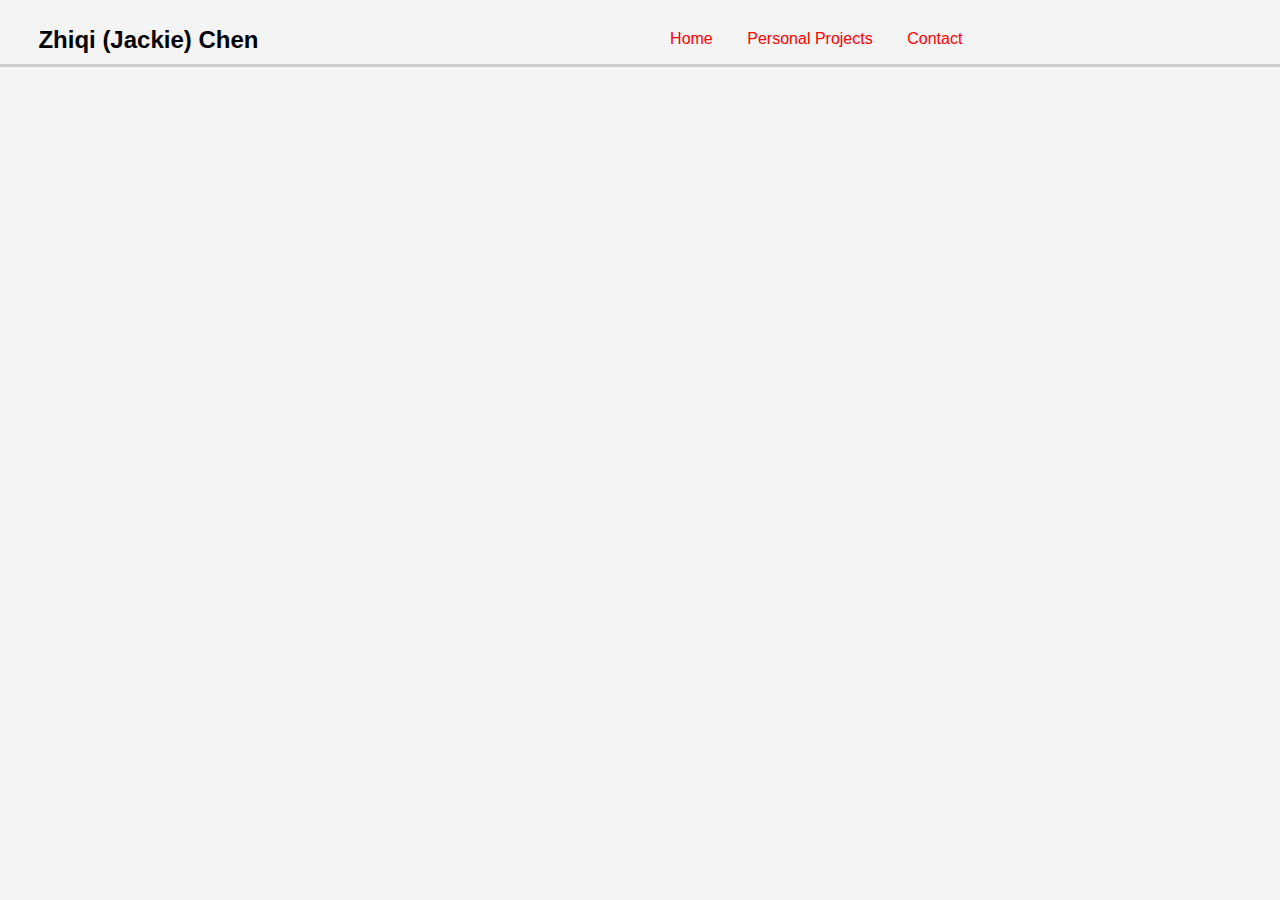
==== index.html @ 2f76d7da "header and its css modified" ====
<!DOCTYPE html>
<html lang="en" dir="ltr">
  <head>
    <meta charset="utf-8">
    <title>Home</title>
    <link rel="stylesheet" type="text/css" href="css/style.css">
  </head>

<header>

  <div class="nav">
    <p>Zhiqi (Jackie) Chen</p>
  </div>
  <div class="nav">
    <a href="index.html">Home</a>
    <a href="#">Personal Projects</a>
    <a href="#">Contact</a>
  </div>

</header>


  <body>

  </body>
 </html>
---- css/style.css ----
body{
	background-color:#f4f4f4;
	color:#555555;

	font-family: Arial, Helvetica, sans-serif;
	font-size:16px;
	font-weight:normal;
	/* Same as above */
	font: normal 16px Arial, Helvetica, sans-serif;

	line-height:1.6em;
	margin:0;
}

header{
    border-bottom: 3px  #ccc solid;
    padding: 2% 3% 3% 3% ;
}

.nav{
  float: left;
  margin: 0;
  width: 50%;
}
.nav p{
  font: normal 24px Arial, Helvetica, sans-serif;
  color: black;
  margin: 0;
  font-weight: bold;

}

a{
  padding-left: 5%;
  margin: 0;
	text-decoration: none;
	color:red;
}

a:hover{
	color:red;
}

a:visited{
	color:#000;
}
.container{
	width:80%;
	margin:auto;
}
.button{
	background-color:#333;
	color:#fff;
	padding:10px 15px;
	border:none;
}

.button:hover{
	background:red;
	color:#fff;
}
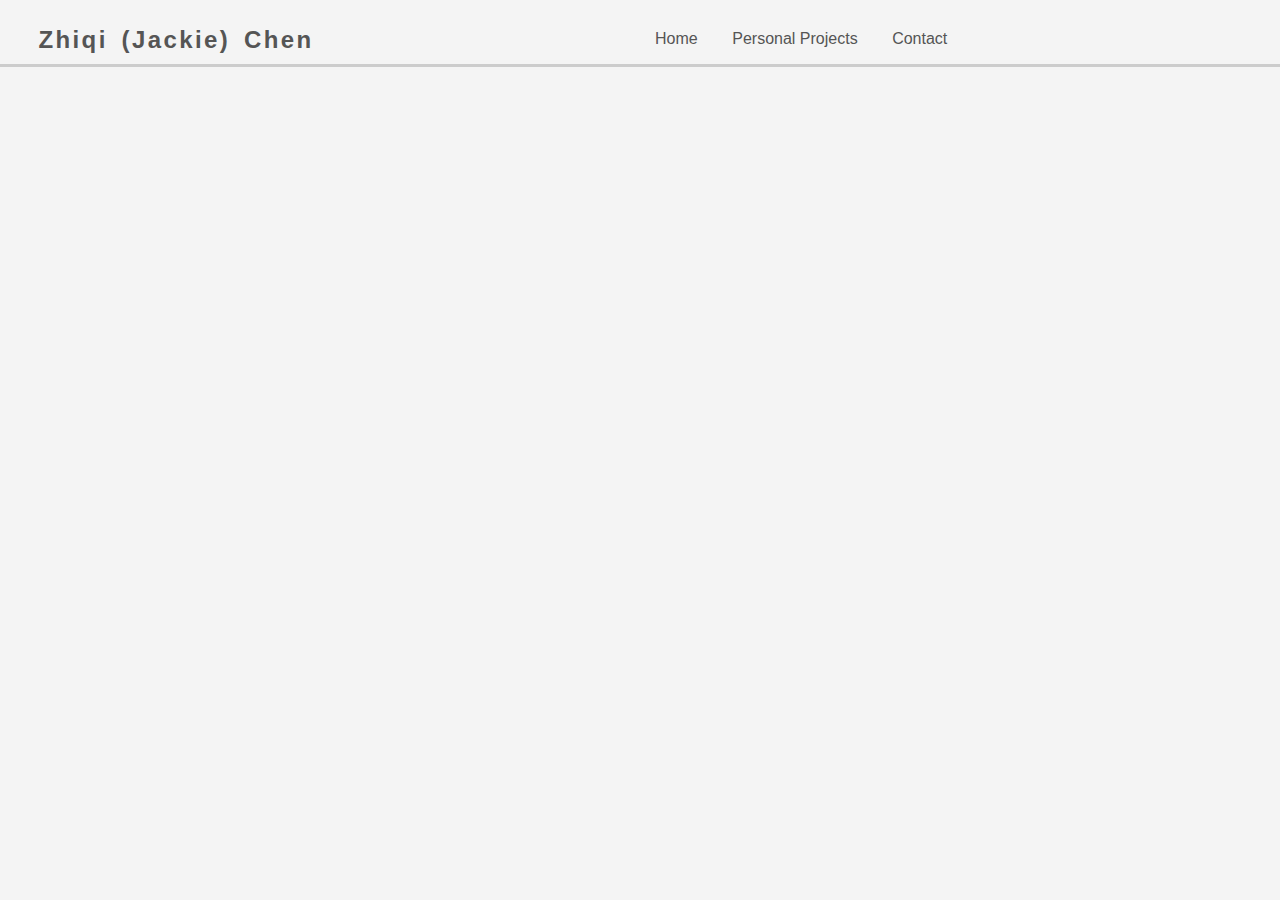
==== commit dbb846de: "more content in home and created about me and my projects page" ====
--- a/index.html
+++ b/index.html
@@ -22,6 +22,14 @@
 
 
   <body>
+    <div class="container">
+      
 
+
+
+
+
+
+    </div>
   </body>
  </html>
--- a/css/style.css
+++ b/css/style.css
@@ -19,29 +19,33 @@
 
 .nav{
   float: left;
-  margin: 0;
+  margin:auto;
+  padding: 0;
   width: 50%;
 }
 .nav p{
   font: normal 24px Arial, Helvetica, sans-serif;
-  color: black;
+  color: #555555;
   margin: 0;
+  letter-spacing: 0.1em;
+  word-spacing: 0.2em;
   font-weight: bold;
 
 }
 
-a{
-  padding-left: 5%;
-  margin: 0;
+.nav a:link{
+  margin: 0 2.5%;
 	text-decoration: none;
-	color:red;
+	color: #555555;
+
 }
 
-a:hover{
-	color:red;
+.nav a:hover{
+	font-weight: bold;
+  border-top: 1px black solid;
 }
 
-a:visited{
+.nav a:visited{
 	color:#000;
 }
 .container{
@@ -59,3 +63,12 @@
 	background:red;
 	color:#fff;
 }
+#image{
+  width:250px;
+	height:250px;
+  margin: 20px auto;
+  border: 3px solid black;
+  border-radius: 10px;
+  background-image: url('me.jpg');
+  background-position: center;
+}
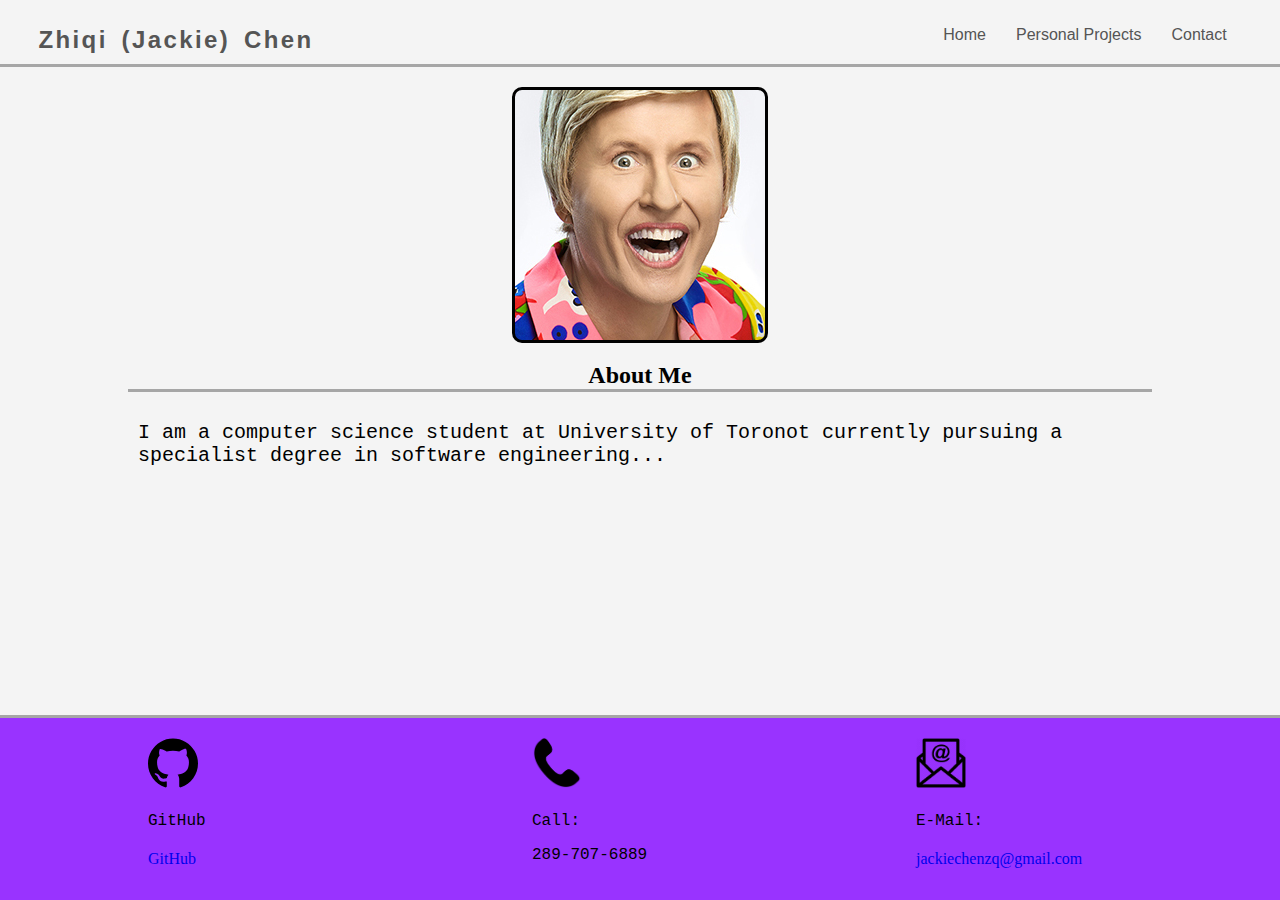
==== commit 6d3dee40: "added about me and footer to every document" ====
--- a/index.html
+++ b/index.html
@@ -13,9 +13,9 @@
     <p>Zhiqi (Jackie) Chen</p>
   </div>
   <div class="nav">
+    <a href="contact.html">Contact</a>
+    <a href="projects.html">Personal Projects</a>
     <a href="index.html">Home</a>
-    <a href="#">Personal Projects</a>
-    <a href="#">Contact</a>
   </div>
 
 </header>
@@ -23,7 +23,14 @@
 
   <body>
     <div class="container">
-      
+      <div id="image">
+
+      </div>
+      <div class="aboutMe">
+        <h2>About Me</h2>
+        <p class="text">I am a computer science student at University of Toronot currently pursuing a
+        specialist degree in software engineering...</p>
+      </div>
 
 
 
@@ -32,4 +39,25 @@
 
     </div>
   </body>
+
+
+  <footer>
+    <div class="footerLinks">
+        <img src="css/email.png" alt="Email image">
+        <p>E-Mail:</p>
+        <a href="mailto:jackiechenzq@gmail.com">jackiechenzq@gmail.com</a>
+      </div>
+      <div class="footerLinks">
+        <img src="css/phone.png" alt="Phone image">
+        <p>Call:</p>
+        <p>289-707-6889</p>
+      </div>
+      <div class="footerLinks">
+        <img src="css/github.svg" alt="github image">
+        <p>GitHub</p>
+        <a href="https://github.com/ZhiqiChen">GitHub</a>
+      </div>
+      <br clear="all" />
+  </footer>
+
  </html>
--- a/css/style.css
+++ b/css/style.css
@@ -1,19 +1,12 @@
 body{
 	background-color:#f4f4f4;
-	color:#555555;
-
-	font-family: Arial, Helvetica, sans-serif;
-	font-size:16px;
-	font-weight:normal;
-	/* Same as above */
-	font: normal 16px Arial, Helvetica, sans-serif;
 
 	line-height:1.6em;
 	margin:0;
 }
 
 header{
-    border-bottom: 3px  #ccc solid;
+    border-bottom: 3px  #a6a6a6 solid;
     padding: 2% 3% 3% 3% ;
 }
 
@@ -34,6 +27,8 @@
 }
 
 .nav a:link{
+  font: normal 16px Arial, Helvetica, sans-serif;
+  float: right;
   margin: 0 2.5%;
 	text-decoration: none;
 	color: #555555;
@@ -52,12 +47,7 @@
 	width:80%;
 	margin:auto;
 }
-.button{
-	background-color:#333;
-	color:#fff;
-	padding:10px 15px;
-	border:none;
-}
+
 
 .button:hover{
 	background:red;
@@ -72,3 +62,71 @@
   background-image: url('me.jpg');
   background-position: center;
 }
+
+.links a{
+  float: left;
+  margin: 20px auto;
+  width: 40%;
+  background-color:#333;
+	color:#fff;
+	padding:10px 15px;
+	border:none;
+  text-decoration: none;
+
+}
+
+
+aboutMe{
+  margin: 20px 0;
+}
+
+h2{
+   font: courier, sans-serif;
+  text-align: center;
+  border-bottom: 3px #a6a6a6 solid;
+
+}
+.text{
+  padding: 10px;
+  margin:auto;
+  font: 20px courier, sans-serif;
+
+}
+
+
+
+
+
+
+
+footer{
+  padding: 20px;
+  border-top: solid 3px #a6a6a6;
+  background-color: #9933ff;
+  position: relative;
+  position: fixed;
+  left: 0;
+  bottom: 0;
+  width: 100%;
+}
+
+.footerLinks{
+  float: right;
+  width: 30%;
+  margin:0;
+
+}
+
+.footerLinks a{
+  text-decoration: none;
+}
+
+.footerLinks p{
+  font: 16px courier, sans-serif;
+
+}
+.footerLinks img{
+  width: 50px;
+  height: 50px;
+
+}
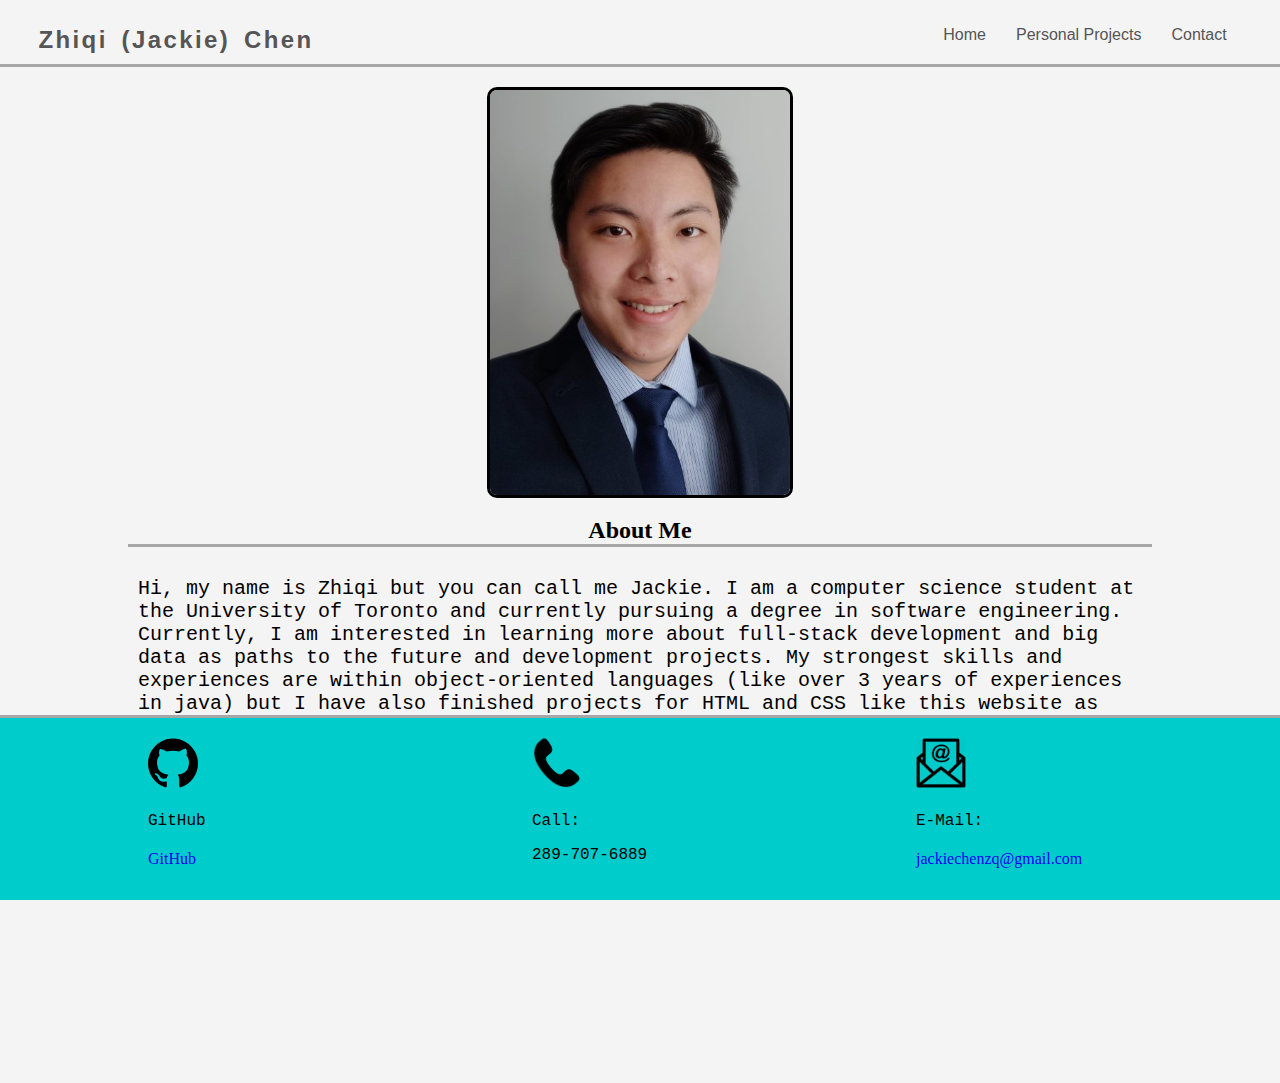
==== commit 1560d12c: "Uploaded correct image, css and added text to index" ====
--- a/index.html
+++ b/index.html
@@ -23,19 +23,21 @@
 
   <body>
     <div class="container">
-      <div id="image">
-
+      <div >
+        <img src="css/me.jpg" alt="Error no image" id="image">
       </div>
       <div class="aboutMe">
         <h2>About Me</h2>
-        <p class="text">I am a computer science student at University of Toronot currently pursuing a
-        specialist degree in software engineering...</p>
+        <p class="text">
+        Hi, my name is Zhiqi but you can call me Jackie. I am a computer science student at the University of Toronto and currently pursuing a degree in software engineering.
+        Currently, I am interested in learning more about full-stack development and big data as paths to the future and development projects.
+         My strongest skills and experiences are within object-oriented languages (like over 3 years of experiences in java) but I have also finished projects for HTML and CSS like this website as well as backend languages like PHP and SQL in UTSC Daily Planner.
+        </p>
+        <p class="text"> Being a problem solver is within my nature, whether that is designing a robot for a competition, build and design woodworking projects or solving a coding problem I love a good challenge.
+          I love to learn and grow my skills further by challenging problems head-on. I hope that with my past experiences and skills that I can bring to the table that I will bring value to your development team.
+          </p>
+
       </div>
-
-
-
-
-
 
     </div>
   </body>
--- a/css/style.css
+++ b/css/style.css
@@ -53,14 +53,16 @@
 	background:red;
 	color:#fff;
 }
+
 #image{
-  width:250px;
-	height:250px;
-  margin: 20px auto;
-  border: 3px solid black;
-  border-radius: 10px;
-  background-image: url('me.jpg');
-  background-position: center;
+	object-fit: contain;
+	display: block;
+  width: 300px;
+	height:auto;
+	/* margin: 20px auto; */
+	border-radius: 10px;
+	border: 3px solid black;
+	margin: 20px auto;
 }
 
 .links a{
@@ -93,6 +95,9 @@
 
 }
 
+body{
+	margin-bottom: 200px;
+}
 
 
 
@@ -100,9 +105,10 @@
 
 
 footer{
+
   padding: 20px;
   border-top: solid 3px #a6a6a6;
-  background-color: #9933ff;
+  background-color: #00cccc;
   position: relative;
   position: fixed;
   left: 0;
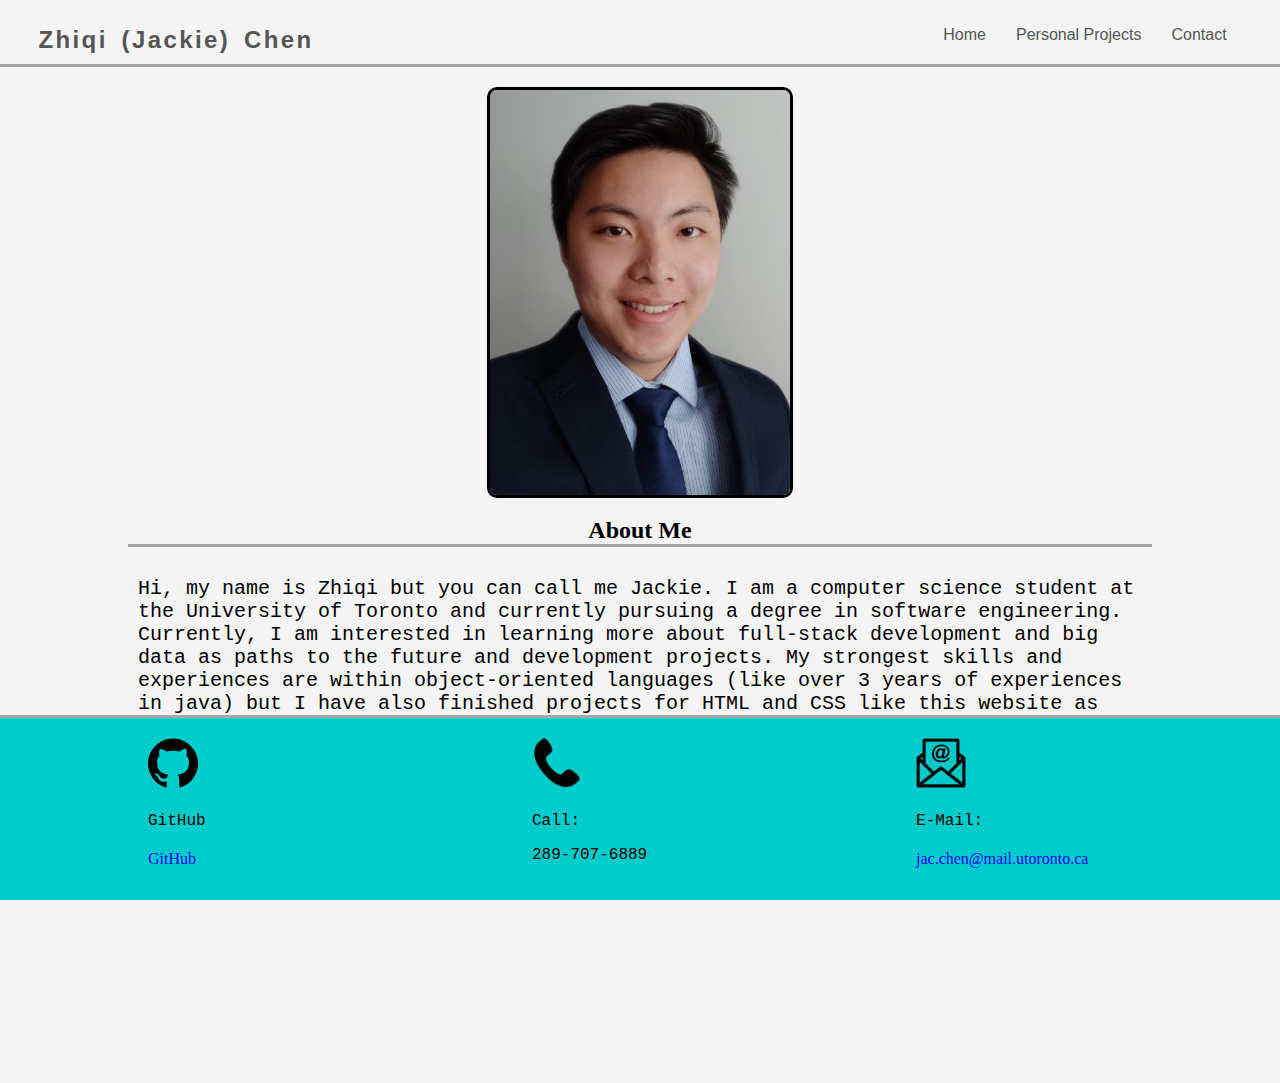
==== commit 80b883f9: "edited email to school email" ====
--- a/index.html
+++ b/index.html
@@ -47,7 +47,7 @@
     <div class="footerLinks">
         <img src="css/email.png" alt="Email image">
         <p>E-Mail:</p>
-        <a href="mailto:jackiechenzq@gmail.com">jackiechenzq@gmail.com</a>
+        <a href="mailto:jac.chen@mail.utoronto.ca">jac.chen@mail.utoronto.ca</a>
       </div>
       <div class="footerLinks">
         <img src="css/phone.png" alt="Phone image">
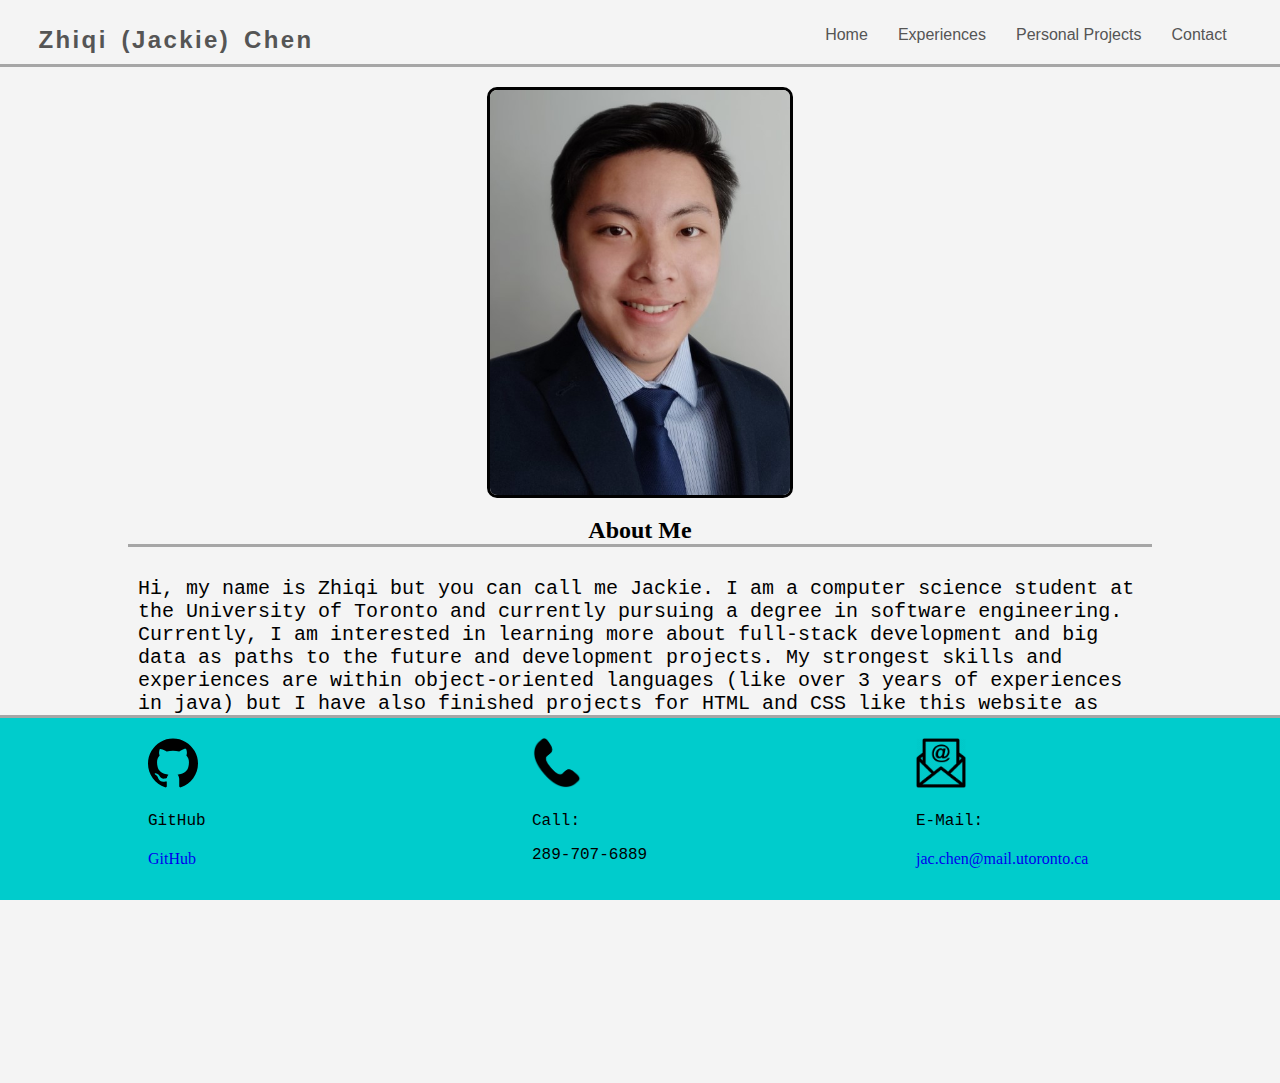
==== commit 90040a30: "added experiences and css" ====
--- a/index.html
+++ b/index.html
@@ -6,19 +6,19 @@
     <title>Home</title>
     <link rel="stylesheet" type="text/css" href="css/style.css">
   </head>
+  <header>
 
-<header>
+    <div class="nav">
+      <p>Zhiqi (Jackie) Chen</p>
+    </div>
+    <div class="nav">
+      <a href="contact.html">Contact</a>
+      <a href="projects.html">Personal Projects</a>
+      <a href="experiences.html">Experiences</a>
+      <a href="index.html">Home</a>
+    </div>
 
-  <div class="nav">
-    <p>Zhiqi (Jackie) Chen</p>
-  </div>
-  <div class="nav">
-    <a href="contact.html">Contact</a>
-    <a href="projects.html">Personal Projects</a>
-    <a href="index.html">Home</a>
-  </div>
-
-</header>
+  </header>
 
 
   <body>
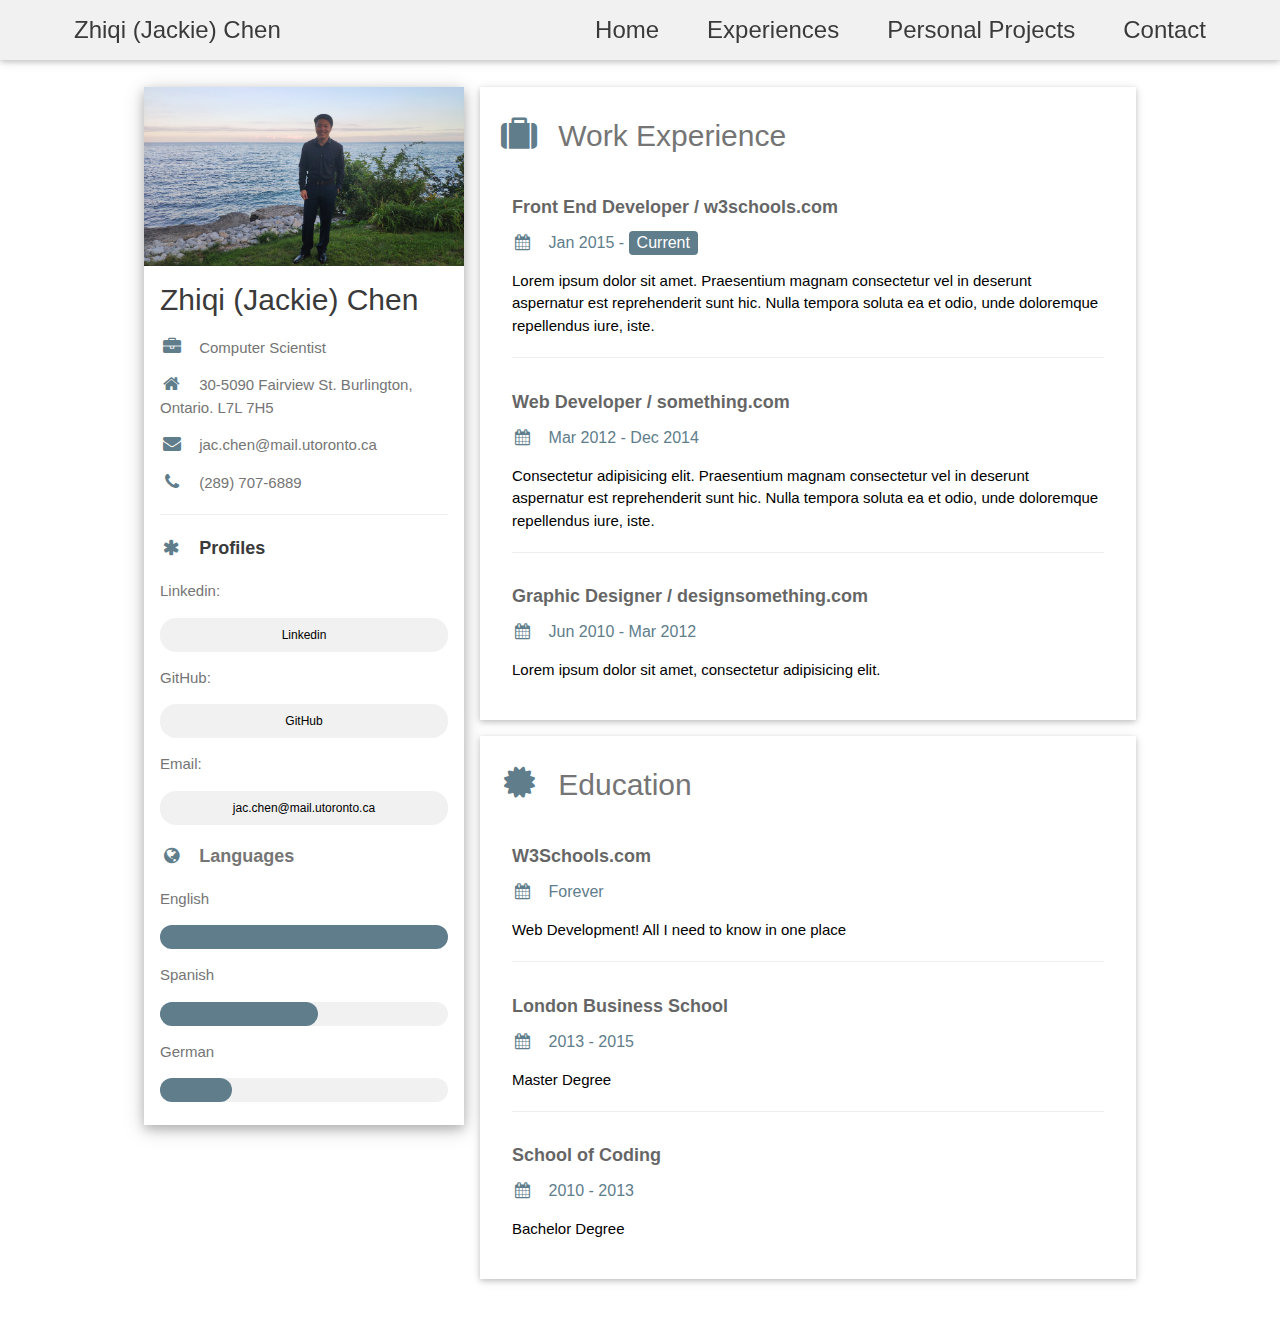
==== commit 37497dbd: "small update" ====
--- a/index.html
+++ b/index.html
@@ -4,27 +4,21 @@
   <head>
     <meta charset="utf-8">
     <title>Home</title>
-    <link rel="stylesheet" type="text/css" href="css/style.css">
+    <link rel="stylesheet" href="https://cdnjs.cloudflare.com/ajax/libs/font-awesome/4.7.0/css/font-awesome.min.css">
+    <link rel="stylesheet" type="text/css" href="includes/css/w3.css">
   </head>
-  <header>
 
-    <div class="nav">
-      <p>Zhiqi (Jackie) Chen</p>
-    </div>
-    <div class="nav">
-      <a href="contact.html">Contact</a>
-      <a href="projects.html">Personal Projects</a>
-      <a href="experiences.html">Experiences</a>
-      <a href="index.html">Home</a>
-    </div>
-
-  </header>
 
 
   <body>
-    <div class="container">
-      <div >
-        <img src="css/me.jpg" alt="Error no image" id="image">
+    <!-- <div >
+      <div class="w3-card-4 w3-center">
+        <img src="css/me.jpg" alt="My picture" class="w3-round-large w3-border" style="width: 10%;">
+        
+        <div class="w3-container">
+          <h4 class="w3-bold"><b>Zhiqi (Jackie) Chen</b> </h4>
+          <p>Computer Scientist</p>
+        </div>
       </div>
       <div class="aboutMe">
         <h2>About Me</h2>
@@ -39,27 +33,121 @@
 
       </div>
 
+    </div> -->
+    <header class="w3-top">
+
+      <div class="w3-bar w3-light-grey w3-card w3-text-dark-grey" style="padding-left: 50px; padding-right: 50px;">
+        <a class="w3-bar-item w3-padding-large w3-left w3-xlarge">Zhiqi (Jackie) Chen</a>
+        <a class="w3-bar-item w3-button w3-padding-large w3-hide-small w3-right w3-xlarge" href="contact.html">Contact</a>
+        <a class="w3-bar-item w3-button w3-padding-large w3-hide-small w3-right w3-xlarge" href="projects.html">Personal Projects</a>
+        <a class="w3-bar-item w3-button w3-padding-large w3-hide-small w3-right w3-xlarge" href="experiences.html">Experiences</a>
+        <a class="w3-bar-item w3-button w3-padding-large w3-hide-small w3-right w3-xlarge" href="index.html">Home</a>
+      </div>
+
+    </header>>
+<!-- Page Container -->
+<div class="w3-content w3-padding-64" style="max-width:80%;">
+
+  <!-- The Grid -->
+  <div class="w3-row-padding">
+  
+    <!-- Left Column -->
+    <div class="w3-third">
+    
+      <div class="w3-white w3-text-grey w3-card-4">
+        <div class="w3-display-container">
+          <img src="includes/media/me.jpg" style="width:100%" alt="Avatar">
+        </div>
+        <div class="w3-container">
+          <h2 class="w3-text-dark-grey">Zhiqi (Jackie) Chen</h2>
+          <p><i class="fa fa-briefcase fa-fw w3-margin-right w3-large w3-text-blue-grey"></i>Computer Scientist</p>
+          <p><i class="fa fa-home fa-fw w3-margin-right w3-large w3-text-blue-grey"></i>30-5090 Fairview St. Burlington, Ontario. L7L 7H5</p>
+          <p><i class="fa fa-envelope fa-fw w3-margin-right w3-large w3-text-blue-grey"></i>jac.chen@mail.utoronto.ca</p>
+          <p><i class="fa fa-phone fa-fw w3-margin-right w3-large w3-text-blue-grey"></i>(289) 707-6889</p>
+          <hr>
+
+          <p class="w3-large w3-text-dark-grey"><b><i class="fa fa-asterisk fa-fw w3-margin-right w3-text-blue-grey"></i>Profiles</b></p>
+          <p>Linkedin:</p>
+          <a class="w3-button w3-center w3-light-grey w3-round-xlarge w3-small" style="width: 100%;" href="https://www.linkedin.com/in/zhiqi-chen/">Linkedin</a>
+          <p>GitHub:</p>
+          <a class="w3-button w3-center w3-light-grey w3-round-xlarge w3-small" style="width: 100%;" href="https://github.com/ZhiqiChen">GitHub</a>
+          <p>Email:</p>
+          <a class="w3-button w3-center w3-light-grey w3-round-xlarge w3-small" style="width: 100%;" href="jac.chen@mail.utoronto.ca">jac.chen@mail.utoronto.ca</a>
+          <br>
+          <p class="w3-large w3-text-theme"><b><i class="fa fa-globe fa-fw w3-margin-right w3-text-blue-grey"></i>Languages</b></p>
+          <p>English</p>
+          <div class="w3-light-grey w3-round-xlarge">
+            <div class="w3-round-xlarge w3-blue-grey" style="height:24px;width:100%"></div>
+          </div>
+          <p>Spanish</p>
+          <div class="w3-light-grey w3-round-xlarge">
+            <div class="w3-round-xlarge w3-blue-grey" style="height:24px;width:55%"></div>
+          </div>
+          <p>German</p>
+          <div class="w3-light-grey w3-round-xlarge">
+            <div class="w3-round-xlarge w3-blue-grey" style="height:24px;width:25%"></div>
+          </div>
+          <br>
+        </div>
+      </div><br>
+
+    <!-- End Left Column -->
     </div>
-  </body>
 
+    <!-- Right Column -->
+    <div class="w3-twothird">
+    
+      <div class="w3-container w3-card w3-white w3-margin-bottom">
+        <h2 class="w3-text-grey w3-padding-16"><i class="fa fa-suitcase fa-fw w3-margin-right w3-xxlarge w3-text-blue-grey"></i>Work Experience</h2>
+        <div class="w3-container">
+          <h5 class="w3-opacity"><b>Front End Developer / w3schools.com</b></h5>
+          <h6 class="w3-text-blue-grey"><i class="fa fa-calendar fa-fw w3-margin-right"></i>Jan 2015 - <span class="w3-tag w3-blue-grey w3-round">Current</span></h6>
+          <p>Lorem ipsum dolor sit amet. Praesentium magnam consectetur vel in deserunt aspernatur est reprehenderit sunt hic. Nulla tempora soluta ea et odio, unde doloremque repellendus iure, iste.</p>
+          <hr>
+        </div>
+        <div class="w3-container">
+          <h5 class="w3-opacity"><b>Web Developer / something.com</b></h5>
+          <h6 class="w3-text-blue-grey"><i class="fa fa-calendar fa-fw w3-margin-right"></i>Mar 2012 - Dec 2014</h6>
+          <p>Consectetur adipisicing elit. Praesentium magnam consectetur vel in deserunt aspernatur est reprehenderit sunt hic. Nulla tempora soluta ea et odio, unde doloremque repellendus iure, iste.</p>
+          <hr>
+        </div>
+        <div class="w3-container">
+          <h5 class="w3-opacity"><b>Graphic Designer / designsomething.com</b></h5>
+          <h6 class="w3-text-blue-grey"><i class="fa fa-calendar fa-fw w3-margin-right"></i>Jun 2010 - Mar 2012</h6>
+          <p>Lorem ipsum dolor sit amet, consectetur adipisicing elit. </p><br>
+        </div>
+      </div>
 
-  <footer>
-    <div class="footerLinks">
-        <img src="css/email.png" alt="Email image">
-        <p>E-Mail:</p>
-        <a href="mailto:jac.chen@mail.utoronto.ca">jac.chen@mail.utoronto.ca</a>
+      <div class="w3-container w3-card w3-white">
+        <h2 class="w3-text-grey w3-padding-16"><i class="fa fa-certificate fa-fw w3-margin-right w3-xxlarge w3-text-blue-grey"></i>Education</h2>
+        <div class="w3-container">
+          <h5 class="w3-opacity"><b>W3Schools.com</b></h5>
+          <h6 class="w3-text-blue-grey"><i class="fa fa-calendar fa-fw w3-margin-right"></i>Forever</h6>
+          <p>Web Development! All I need to know in one place</p>
+          <hr>
+        </div>
+        <div class="w3-container">
+          <h5 class="w3-opacity"><b>London Business School</b></h5>
+          <h6 class="w3-text-blue-grey"><i class="fa fa-calendar fa-fw w3-margin-right"></i>2013 - 2015</h6>
+          <p>Master Degree</p>
+          <hr>
+        </div>
+        <div class="w3-container">
+          <h5 class="w3-opacity"><b>School of Coding</b></h5>
+          <h6 class="w3-text-blue-grey"><i class="fa fa-calendar fa-fw w3-margin-right"></i>2010 - 2013</h6>
+          <p>Bachelor Degree</p><br>
+        </div>
       </div>
-      <div class="footerLinks">
-        <img src="css/phone.png" alt="Phone image">
-        <p>Call:</p>
-        <p>289-707-6889</p>
-      </div>
-      <div class="footerLinks">
-        <img src="css/github.svg" alt="github image">
-        <p>GitHub</p>
-        <a href="https://github.com/ZhiqiChen">GitHub</a>
-      </div>
-      <br clear="all" />
-  </footer>
+
+    <!-- End Right Column -->
+    </div>
+    
+  <!-- End Grid -->
+  </div>
+  
+  <!-- End Page Container -->
+</div>
+
+</body>
 
  </html>
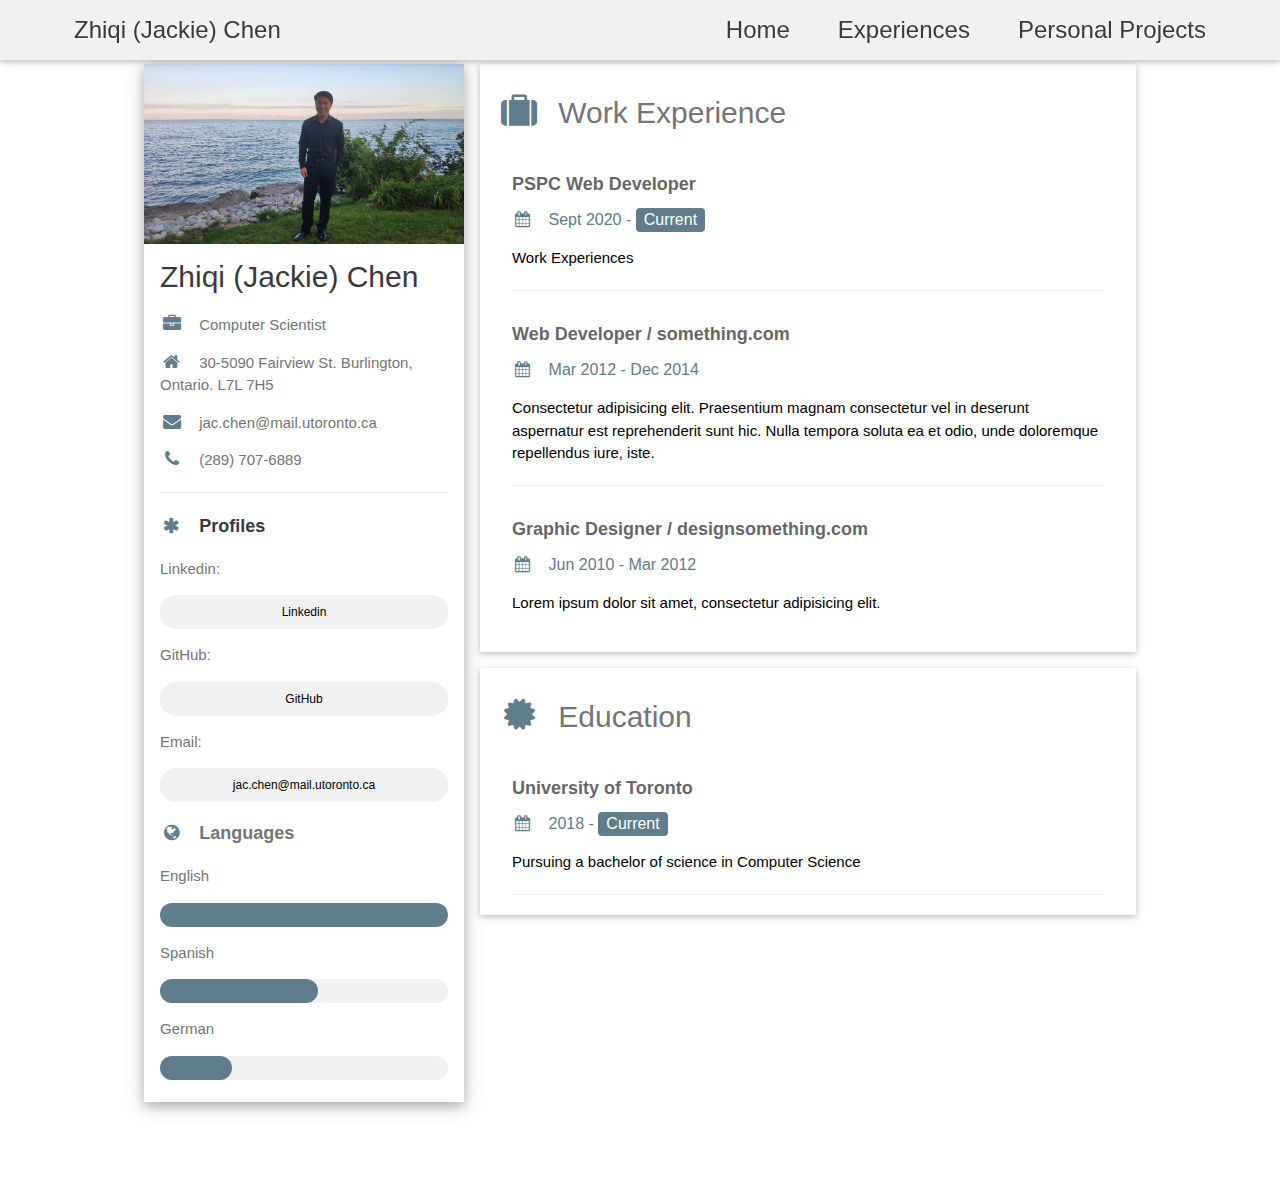
==== commit 1167c311: "deleted contact and added some info, fixed css" ====
--- a/index.html
+++ b/index.html
@@ -1,4 +1,3 @@
-
 <!DOCTYPE html>
 <html lang="en" dir="ltr">
   <head>
@@ -14,7 +13,7 @@
     <!-- <div >
       <div class="w3-card-4 w3-center">
         <img src="css/me.jpg" alt="My picture" class="w3-round-large w3-border" style="width: 10%;">
-        
+
         <div class="w3-container">
           <h4 class="w3-bold"><b>Zhiqi (Jackie) Chen</b> </h4>
           <p>Computer Scientist</p>
@@ -38,22 +37,21 @@
 
       <div class="w3-bar w3-light-grey w3-card w3-text-dark-grey" style="padding-left: 50px; padding-right: 50px;">
         <a class="w3-bar-item w3-padding-large w3-left w3-xlarge">Zhiqi (Jackie) Chen</a>
-        <a class="w3-bar-item w3-button w3-padding-large w3-hide-small w3-right w3-xlarge" href="contact.html">Contact</a>
         <a class="w3-bar-item w3-button w3-padding-large w3-hide-small w3-right w3-xlarge" href="projects.html">Personal Projects</a>
         <a class="w3-bar-item w3-button w3-padding-large w3-hide-small w3-right w3-xlarge" href="experiences.html">Experiences</a>
         <a class="w3-bar-item w3-button w3-padding-large w3-hide-small w3-right w3-xlarge" href="index.html">Home</a>
       </div>
 
-    </header>>
+    </header>
 <!-- Page Container -->
 <div class="w3-content w3-padding-64" style="max-width:80%;">
 
   <!-- The Grid -->
   <div class="w3-row-padding">
-  
+
     <!-- Left Column -->
     <div class="w3-third">
-    
+
       <div class="w3-white w3-text-grey w3-card-4">
         <div class="w3-display-container">
           <img src="includes/media/me.jpg" style="width:100%" alt="Avatar">
@@ -76,7 +74,7 @@
           <br>
           <p class="w3-large w3-text-theme"><b><i class="fa fa-globe fa-fw w3-margin-right w3-text-blue-grey"></i>Languages</b></p>
           <p>English</p>
-          <div class="w3-light-grey w3-round-xlarge">
+          <div class="w3-vlight-grey w3-round-xlarge">
             <div class="w3-round-xlarge w3-blue-grey" style="height:24px;width:100%"></div>
           </div>
           <p>Spanish</p>
@@ -96,13 +94,13 @@
 
     <!-- Right Column -->
     <div class="w3-twothird">
-    
+
       <div class="w3-container w3-card w3-white w3-margin-bottom">
         <h2 class="w3-text-grey w3-padding-16"><i class="fa fa-suitcase fa-fw w3-margin-right w3-xxlarge w3-text-blue-grey"></i>Work Experience</h2>
         <div class="w3-container">
-          <h5 class="w3-opacity"><b>Front End Developer / w3schools.com</b></h5>
-          <h6 class="w3-text-blue-grey"><i class="fa fa-calendar fa-fw w3-margin-right"></i>Jan 2015 - <span class="w3-tag w3-blue-grey w3-round">Current</span></h6>
-          <p>Lorem ipsum dolor sit amet. Praesentium magnam consectetur vel in deserunt aspernatur est reprehenderit sunt hic. Nulla tempora soluta ea et odio, unde doloremque repellendus iure, iste.</p>
+          <h5 class="w3-opacity"><b>PSPC Web Developer</b></h5>
+          <h6 class="w3-text-blue-grey"><i class="fa fa-calendar fa-fw w3-margin-right"></i>Sept 2020 - <span class="w3-tag w3-blue-grey w3-round">Current</span></h6>
+          <p>Work Experiences</p>
           <hr>
         </div>
         <div class="w3-container">
@@ -121,30 +119,19 @@
       <div class="w3-container w3-card w3-white">
         <h2 class="w3-text-grey w3-padding-16"><i class="fa fa-certificate fa-fw w3-margin-right w3-xxlarge w3-text-blue-grey"></i>Education</h2>
         <div class="w3-container">
-          <h5 class="w3-opacity"><b>W3Schools.com</b></h5>
-          <h6 class="w3-text-blue-grey"><i class="fa fa-calendar fa-fw w3-margin-right"></i>Forever</h6>
-          <p>Web Development! All I need to know in one place</p>
+          <h5 class="w3-opacity"><b>University of Toronto</b></h5>
+          <h6 class="w3-text-blue-grey"><i class="fa fa-calendar fa-fw w3-margin-right"></i>2018 - <span class="w3-tag w3-blue-grey w3-round">Current</span></h6>
+          <p>Pursuing a bachelor of science in Computer Science</p>
           <hr>
-        </div>
-        <div class="w3-container">
-          <h5 class="w3-opacity"><b>London Business School</b></h5>
-          <h6 class="w3-text-blue-grey"><i class="fa fa-calendar fa-fw w3-margin-right"></i>2013 - 2015</h6>
-          <p>Master Degree</p>
-          <hr>
-        </div>
-        <div class="w3-container">
-          <h5 class="w3-opacity"><b>School of Coding</b></h5>
-          <h6 class="w3-text-blue-grey"><i class="fa fa-calendar fa-fw w3-margin-right"></i>2010 - 2013</h6>
-          <p>Bachelor Degree</p><br>
         </div>
       </div>
 
     <!-- End Right Column -->
     </div>
-    
+
   <!-- End Grid -->
   </div>
-  
+
   <!-- End Page Container -->
 </div>
 
